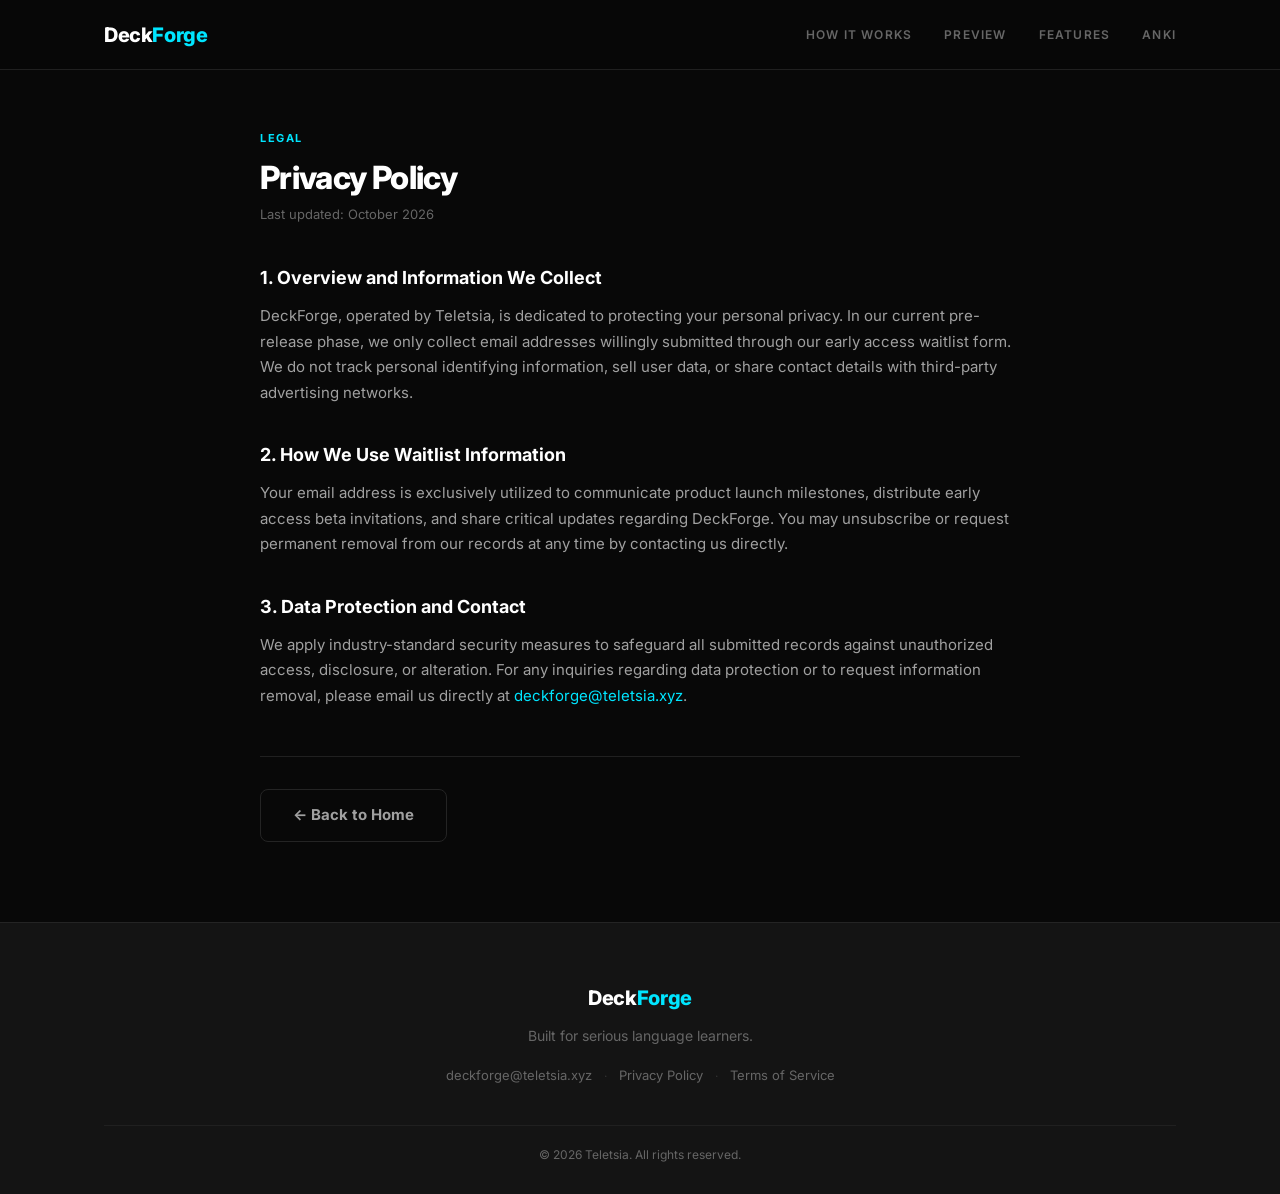
==== privacy.html @ a22b7af1 "Add files via upload" ====
<!DOCTYPE html>
<html lang="en">
<head>
  <meta charset="UTF-8">
  <meta name="viewport" content="width=device-width, initial-scale=1.0">
  <title>Privacy Policy | DeckForge</title>
  <meta name="description" content="DeckForge Privacy Policy. Learn how we handle early access waitlist information and respect your privacy.">
  <link rel="icon" type="image/png" sizes="64x64" href="assets/favicon-64.png">
  <link rel="icon" type="image/png" href="assets/favicon.png">
  <link rel="icon" type="image/svg+xml" href="assets/favicon.svg">
  <link rel="stylesheet" href="css/style.css">
</head>
<body>
  <nav class="navbar">
    <div class="container">
      <a href="index.html#hero" class="logo">Deck<span class="logo-accent">Forge</span></a>
      <div class="nav-links">
        <a href="index.html#how-it-works">How It Works</a>
        <a href="index.html#card-preview">Preview</a>
        <a href="index.html#features">Features</a>
        <a href="index.html#anki-integration">Anki</a>
      </div>
    </div>
  </nav>

  <main class="legal-page">
    <div class="container">
      <div class="legal-content">
        <span class="overline">Legal</span>
        <h1 class="section-title">Privacy Policy</h1>
        <p class="legal-date">Last updated: October 2026</p>

        <section class="legal-section">
          <h2>1. Overview and Information We Collect</h2>
          <p>DeckForge, operated by Teletsia, is dedicated to protecting your personal privacy. In our current pre-release phase, we only collect email addresses willingly submitted through our early access waitlist form. We do not track personal identifying information, sell user data, or share contact details with third-party advertising networks.</p>
        </section>

        <section class="legal-section">
          <h2>2. How We Use Waitlist Information</h2>
          <p>Your email address is exclusively utilized to communicate product launch milestones, distribute early access beta invitations, and share critical updates regarding DeckForge. You may unsubscribe or request permanent removal from our records at any time by contacting us directly.</p>
        </section>

        <section class="legal-section">
          <h2>3. Data Protection and Contact</h2>
          <p>We apply industry-standard security measures to safeguard all submitted records against unauthorized access, disclosure, or alteration. For any inquiries regarding data protection or to request information removal, please email us directly at <a href="mailto:deckforge@teletsia.xyz" class="text-accent">deckforge@teletsia.xyz</a>.</p>
        </section>
        
        <div class="legal-back">
          <a href="index.html" class="btn btn-secondary">← Back to Home</a>
        </div>
      </div>
    </div>
  </main>

  <footer class="footer">
    <div class="container">
      <div class="footer-top">
        <a href="index.html#hero" class="logo">Deck<span class="logo-accent">Forge</span></a>
        <p class="footer-tagline">Built for serious language learners.</p>
        <div class="footer-links">
          <a href="mailto:deckforge@teletsia.xyz" class="footer-link">deckforge@teletsia.xyz</a>
          <span class="footer-sep">·</span>
          <a href="privacy.html" class="footer-link">Privacy Policy</a>
          <span class="footer-sep">·</span>
          <a href="terms.html" class="footer-link">Terms of Service</a>
        </div>
      </div>
      <div class="footer-bottom">
        <p class="copyright">© 2026 Teletsia. All rights reserved.</p>
      </div>
    </div>
  </footer>
  <script src="js/main.js"></script>
</body>
</html>
---- css/style.css ----
@import url('https://fonts.googleapis.com/css2?family=Inter:wght@400;500;700;800&display=swap');

:root {
  --bg-primary: #080808;
  --bg-card: #141414;
  --bg-elevated: #181818;
  --border: #242424;
  --border-subtle: #202020;
  --border-accent: #2A2A2A;
  --text-primary: #FFFFFF;
  --text-secondary: #A0A0A0;
  --text-muted: #666666;
  --text-dim: #7A7A7A;
  --text-cue: #7E7E7E;
  --accent: #00E5FF;
  --accent-dim: rgba(0, 229, 255, 0.08);
  --accent-glow: rgba(0, 229, 255, 0.15);
  --font: 'Inter', -apple-system, BlinkMacSystemFont, 'Segoe UI', Roboto, Helvetica, Arial, sans-serif;
}

/* ==========================================================================
   1. Reset & Base
   ========================================================================== */
*, *::before, *::after {
  box-sizing: border-box;
  margin: 0;
  padding: 0;
}

html {
  scroll-behavior: smooth;
}

body {
  background-color: var(--bg-primary);
  color: var(--text-secondary);
  font-family: var(--font);
  -webkit-font-smoothing: antialiased;
  -moz-osx-font-smoothing: grayscale;
  line-height: 1.5;
  overflow-x: hidden;
}

::selection {
  background-color: var(--accent);
  color: #080808;
}

a {
  text-decoration: none;
  color: inherit;
  transition: all 0.2s ease;
}

ul, ol {
  list-style: none;
}

button {
  border: none;
  background: none;
  font-family: inherit;
  cursor: pointer;
  color: inherit;
}

/* Scrollbar */
::-webkit-scrollbar {
  width: 8px;
}
::-webkit-scrollbar-track {
  background: var(--bg-primary);
}
::-webkit-scrollbar-thumb {
  background: var(--border);
  border-radius: 4px;
}
::-webkit-scrollbar-thumb:hover {
  background: var(--accent);
}

/* ==========================================================================
   9. Utility & Animation Classes
   ========================================================================== */
.container {
  max-width: 1120px;
  margin: 0 auto;
  padding: 0 24px;
  width: 100%;
}

.section {
  padding: 120px 0;
}

@media (max-width: 768px) {
  .section {
    padding: 80px 0;
  }
}

.overline {
  color: var(--accent);
  font-size: 11px;
  font-weight: 700;
  text-transform: uppercase;
  letter-spacing: 0.14em;
  margin-bottom: 12px;
  display: block;
}

.section-title {
  font-size: 32px;
  font-weight: 800;
  color: var(--text-primary);
  letter-spacing: -0.02em;
  line-height: 1.2;
}

@media (max-width: 768px) {
  .section-title {
    font-size: 26px;
  }
}

.section-subtitle {
  font-size: 16px;
  color: var(--text-secondary);
  max-width: 560px;
  line-height: 1.6;
  margin-top: 16px;
}

.text-center {
  text-align: center;
}
.mx-auto {
  margin-left: auto;
  margin-right: auto;
}

.fade-in {
  opacity: 0;
  transform: translateY(20px);
  transition: opacity 0.6s ease-out, transform 0.6s ease-out;
}
.fade-in.is-visible {
  opacity: 1;
  transform: translateY(0);
}

/* ==========================================================================
   2. Navigation
   ========================================================================== */
nav.navbar {
  position: fixed;
  top: 0;
  left: 0;
  width: 100%;
  background-color: rgba(8, 8, 8, 0.85);
  backdrop-filter: blur(12px);
  -webkit-backdrop-filter: blur(12px);
  z-index: 1000;
  border-bottom: 1px solid var(--border-subtle);
  height: 70px;
  display: flex;
  align-items: center;
}

nav.navbar > .container {
  display: flex;
  justify-content: space-between;
  align-items: center;
  width: 100%;
  height: 100%;
}

.logo {
  font-size: 20px;
  font-weight: 800;
  color: var(--text-primary);
  letter-spacing: -0.02em;
}

.logo-accent {
  color: var(--accent);
}

.nav-links {
  display: flex;
  gap: 32px;
}

.nav-links a {
  font-size: 12px;
  text-transform: uppercase;
  letter-spacing: 0.1em;
  color: var(--text-muted);
  font-weight: 600;
}

.nav-links a:hover {
  color: var(--accent);
}

.hamburger {
  display: none;
  flex-direction: column;
  gap: 5px;
  padding: 10px;
}

.hamburger span {
  display: block;
  width: 24px;
  height: 2px;
  background-color: var(--text-primary);
  transition: 0.3s;
}

.hamburger.open span:nth-child(1) {
  transform: rotate(45deg) translate(5px, 5px);
}
.hamburger.open span:nth-child(2) {
  opacity: 0;
}
.hamburger.open span:nth-child(3) {
  transform: rotate(-45deg) translate(5px, -5px);
}

@media (max-width: 768px) {
  .nav-links {
    display: none;
    position: absolute;
    top: 70px;
    left: 0;
    width: 100%;
    background-color: var(--bg-primary);
    flex-direction: column;
    padding: 24px;
    border-bottom: 1px solid var(--border);
    gap: 20px;
  }
  
  .nav-links.active {
    display: flex;
  }
  
  .hamburger {
    display: flex;
  }
}

/* ==========================================================================
   3. Hero Section
   ========================================================================== */
#hero {
  min-height: calc(100vh - 70px);
  margin-top: 70px;
  display: flex;
  flex-direction: column;
  justify-content: center;
  align-items: center;
  text-align: center;
  padding: 60px 24px;
}

.hero-content {
  display: flex;
  flex-direction: column;
  align-items: center;
  text-align: center;
  max-width: 800px;
  margin: 0 auto;
}

.hero-badge {
  display: inline-block;
  background-color: var(--bg-card);
  border: 1px solid var(--border);
  padding: 8px 16px;
  border-radius: 9999px;
  font-size: 12px;
  font-weight: 600;
  color: var(--text-muted);
  letter-spacing: 0.05em;
  margin-bottom: 32px;
}

.hero-title {
  font-size: 48px;
  font-weight: 800;
  color: var(--text-primary);
  letter-spacing: -0.03em;
  line-height: 1.1;
  margin-bottom: 24px;
  max-width: 800px;
}

.hero-subtitle {
  font-size: 18px;
  color: var(--text-secondary);
  max-width: 600px;
  line-height: 1.6;
  margin-bottom: 40px;
}

.hero-ctas {
  display: flex;
  gap: 16px;
  justify-content: center;
  align-items: center;
}

.hero-ctas .btn {
  width: 170px;
  min-width: 170px;
  text-align: center;
  padding: 14px 20px;
}

.btn {
  display: inline-flex;
  align-items: center;
  justify-content: center;
  font-size: 15px;
  font-weight: 700;
  padding: 14px 32px;
  border-radius: 8px;
  transition: all 0.2s ease;
}

.btn-primary {
  background-color: var(--accent);
  color: #080808;
}

.btn-primary:hover {
  filter: brightness(1.1);
  box-shadow: 0 0 20px var(--accent-glow);
}

.btn-secondary {
  background-color: transparent;
  color: var(--text-secondary);
  border: 1px solid var(--border);
}

.btn-secondary:hover {
  border-color: var(--accent);
  color: var(--accent);
}

.hero-start-wrapper {
  margin-top: 32px;
  display: flex;
  flex-direction: column;
  align-items: center;
  gap: 12px;
  position: relative;
}

.btn-start-now {
  min-width: 170px;
  padding: 15px 44px;
  font-size: 15px;
  font-weight: 700;
  border-radius: 8px;
  cursor: pointer;
  letter-spacing: 0.01em;
}

.dev-alert {
  display: inline-flex;
  align-items: center;
  gap: 8px;
  background-color: var(--bg-card);
  border: 1px solid var(--border);
  color: var(--text-primary);
  font-size: 13px;
  font-weight: 500;
  padding: 8px 16px;
  border-radius: 8px;
  opacity: 0;
  transform: translateY(-6px);
  pointer-events: none;
  transition: opacity 0.3s ease, transform 0.3s ease;
  box-shadow: 0 4px 16px rgba(0, 0, 0, 0.4);
}

.dev-alert.is-visible {
  opacity: 1;
  transform: translateY(0);
  pointer-events: auto;
}

.dev-alert-dot {
  width: 7px;
  height: 7px;
  border-radius: 50%;
  background-color: var(--accent);
  box-shadow: 0 0 8px var(--accent);
  display: inline-block;
  flex-shrink: 0;
  animation: pulse-dot 1.8s infinite ease-in-out;
}

@keyframes pulse-dot {
  0%, 100% {
    opacity: 1;
    transform: scale(1);
  }
  50% {
    opacity: 0.4;
    transform: scale(0.8);
  }
}

@media (max-width: 768px) {
  .hero-title {
    font-size: 32px;
  }
  .hero-ctas {
    flex-direction: column;
    width: 100%;
    max-width: 320px;
  }
  .hero-ctas .btn {
    width: 100%;
    min-width: unset;
  }
  .hero-start-wrapper {
    width: 100%;
    max-width: 320px;
    margin-top: 24px;
  }
  .hero-start-wrapper .btn-start-now {
    width: 100%;
    min-width: unset;
  }
  .btn {
    width: 100%;
  }
}

/* ==========================================================================
   4. How It Works
   ========================================================================== */
.steps-grid {
  display: grid;
  grid-template-columns: repeat(3, 1fr);
  gap: 32px;
  margin-top: 60px;
  position: relative;
}

.step-card {
  background-color: var(--bg-card);
  border: 1px solid var(--border);
  border-radius: 14px;
  padding: 32px;
  position: relative;
  z-index: 2;
  display: flex;
  flex-direction: column;
  height: 100%;
}

.step-number {
  font-size: 48px;
  font-weight: 800;
  color: var(--accent);
  opacity: 0.3;
  line-height: 1;
  margin-bottom: 24px;
}

.step-title {
  font-size: 20px;
  font-weight: 700;
  color: var(--text-primary);
  margin-bottom: 12px;
}

.step-desc {
  font-size: 15px;
  color: var(--text-secondary);
  line-height: 1.6;
  margin-bottom: 20px;
}

.step-table {
  width: 100%;
  border-collapse: collapse;
  margin-top: auto;
  border-top: 1px solid var(--border-subtle);
  font-size: 13px;
}

.step-table tr {
  border-bottom: 1px solid rgba(255, 255, 255, 0.04);
}

.step-table tr:last-child {
  border-bottom: none;
}

.step-table td {
  padding: 10px 0;
  vertical-align: top;
  line-height: 1.45;
}

.step-table .table-key {
  width: 105px;
  min-width: 105px;
  color: var(--text-primary);
  font-weight: 600;
  padding-right: 12px;
  white-space: nowrap;
}

.step-table .table-key::before {
  content: '•';
  color: var(--accent);
  margin-right: 6px;
  font-size: 13px;
}

.step-table .table-val {
  color: var(--text-secondary);
}

@media (min-width: 769px) {
  .step-card:not(:last-child)::after {
    content: '';
    position: absolute;
    top: 56px;
    right: -32px;
    width: 32px;
    border-top: 2px dotted rgba(0, 229, 255, 0.2);
    z-index: 1;
  }
}

@media (max-width: 768px) {
  .steps-grid {
    grid-template-columns: 1fr;
  }
}

/* ==========================================================================
   5. Card Preview
   ========================================================================== */
.preview-grid {
  display: grid;
  grid-template-columns: 1fr 1fr;
  gap: 40px;
  margin-top: 60px;
}

.preview-col {
  display: flex;
  flex-direction: column;
  align-items: center;
  height: 100%;
}

.preview-col .card-box {
  flex: 1;
  display: flex;
  flex-direction: column;
}

.preview-label {
  font-size: 12px;
  color: var(--text-muted);
  text-transform: uppercase;
  letter-spacing: 0.1em;
  margin-top: 24px;
  font-weight: 600;
}

.preview-caption {
  text-align: center;
  font-size: 14px;
  color: var(--text-secondary);
  margin-top: 40px;
  max-width: 600px;
  margin-left: auto;
  margin-right: auto;
}

@media (max-width: 768px) {
  .preview-grid {
    grid-template-columns: 1fr;
  }
}

/* Anki Card Scoped Styles */
.preview-area {
  width: 100%;
}

.preview-area .card-box {
  background-color: var(--bg-card);
  border: 1px solid var(--border);
  border-top: 3px solid var(--border);
  border-radius: 14px;
  max-width: 560px;
  margin: 0 auto;
  padding: 32px 28px;
  box-shadow: 0 16px 40px rgba(0,0,0,0.6);
  width: 100%;
}

.preview-area .front-center {
  text-align: center;
  padding: 42px 28px;
  margin: auto 0;
  width: 100%;
}

.preview-area .badge-row {
  display: flex;
  align-items: center;
  margin-bottom: 22px;
}

.preview-area .front-center .badge-row {
  justify-content: center;
}

.preview-area .word-title {
  font-size: 36px;
  font-weight: 800;
  color: #FFFFFF;
  letter-spacing: -0.02em;
  line-height: 1.15;
}

.preview-area .type-badge {
  display: inline-block;
  flex: 0 0 auto;
  white-space: nowrap;
  font-size: 10px;
  font-weight: 700;
  letter-spacing: 0.14em;
  text-transform: uppercase;
  color: var(--text-dim);
  background-color: #1B1B1B;
  border: 1px solid var(--border-accent);
  padding: 4px 10px;
  border-radius: 6px;
}

.preview-area .header-row {
  display: flex;
  align-items: baseline;
  justify-content: space-between;
  margin-bottom: 22px;
  padding-bottom: 14px;
  border-bottom: 1px solid var(--border-subtle);
  flex-wrap: nowrap;
  gap: 14px;
}

.preview-area .word-group {
  display: flex;
  flex-direction: column;
  align-items: flex-start;
  gap: 4px;
  flex: 1 1 auto;
  min-width: 0;
}

.preview-area .word-title-back {
  font-size: 28px;
  font-weight: 800;
  color: #FFFFFF;
  letter-spacing: -0.02em;
}

.preview-area .turkish-cue {
  font-size: 15px;
  font-weight: 500;
  color: var(--text-cue);
  letter-spacing: 0.01em;
}

.preview-area .meaning-box {
  background-color: var(--bg-elevated);
  border: 1px solid #282828;
  border-radius: 10px;
  padding: 18px 20px;
  margin-bottom: 20px;
}

.preview-area .section-label {
  font-size: 9px;
  font-weight: 700;
  letter-spacing: 0.14em;
  text-transform: uppercase;
  color: var(--text-muted);
  margin-bottom: 8px;
  display: block;
}

.preview-area .meaning-text {
  font-size: 16px;
  font-weight: 500;
  color: #FFFFFF;
  line-height: 1.5;
}

.preview-area .synonym-tag, 
.preview-area .synonym-tag * {
  color: var(--accent) !important;
}

.preview-area .synonym-tag {
  display: block;
  font-size: 13.5px;
  font-weight: 700;
  margin-top: 6px;
  margin-bottom: 0;
  letter-spacing: 0.02em;
}

.preview-area .sentence-box {
  background-color: #0E0E0E;
  border-left: 3px solid #2E2E2E;
  border-radius: 0 8px 8px 0;
  padding: 16px 20px;
}

.preview-area .quote-text {
  margin: 6px 0 0 0;
  font-size: 14.5px;
  font-style: italic;
  line-height: 1.6;
  color: #D4D4D4;
}

.preview-area .quote-text b {
  color: #FFFFFF !important;
  font-weight: 700;
  font-style: normal;
  text-decoration: underline;
  text-decoration-color: #4A4A4A;
  text-underline-offset: 3px;
}

/* ==========================================================================
   6. Features Grid
   ========================================================================== */
.features-grid {
  display: grid;
  grid-template-columns: repeat(2, 1fr);
  gap: 24px;
  margin-top: 60px;
}

.feature-card {
  background-color: var(--bg-card);
  border: 1px solid var(--border);
  border-radius: 14px;
  padding: 28px;
  transition: all 0.3s ease;
}

.feature-card:hover {
  border-color: #333333;
  transform: translateY(-2px);
}

.feature-icon {
  width: 40px;
  height: 40px;
  background-color: var(--accent-dim);
  border-radius: 50%;
  display: flex;
  align-items: center;
  justify-content: center;
  color: var(--accent);
}

.feature-icon svg {
  width: 20px;
  height: 20px;
}

.feature-title {
  font-size: 18px;
  font-weight: 700;
  color: var(--text-primary);
  margin-top: 16px;
  margin-bottom: 8px;
}

.feature-desc {
  font-size: 14px;
  color: var(--text-secondary);
  line-height: 1.6;
}

@media (max-width: 768px) {
  .features-grid {
    grid-template-columns: 1fr;
  }
}

/* ==========================================================================
   7. Anki Integration
   ========================================================================== */
.integration-split {
  display: grid;
  grid-template-columns: 1fr 1fr;
  gap: 60px;
  align-items: center;
}

.integration-content p {
  font-size: 16px;
  color: var(--text-secondary);
  line-height: 1.6;
  margin-top: 16px;
}

.integration-workflow {
  display: flex;
  flex-direction: column;
  gap: 20px;
  position: relative;
  padding-left: 20px;
}

.integration-workflow::before {
  content: '';
  position: absolute;
  top: 20px;
  bottom: 20px;
  left: 0;
  width: 2px;
  border-left: 2px dotted var(--accent);
  opacity: 0.5;
}

.workflow-step {
  background-color: var(--bg-card);
  border: 1px solid var(--border);
  border-left: 3px solid var(--accent);
  padding: 16px 20px;
  border-radius: 8px;
  position: relative;
  display: flex;
  align-items: center;
  gap: 16px;
}

.workflow-step::before {
  content: '';
  position: absolute;
  left: -25px;
  top: 50%;
  transform: translateY(-50%);
  width: 10px;
  height: 10px;
  background-color: var(--bg-primary);
  border: 2px solid var(--accent);
  border-radius: 50%;
  z-index: 2;
}

.workflow-step-text {
  font-weight: 600;
  color: var(--text-primary);
  font-size: 15px;
}

@media (max-width: 768px) {
  .integration-split {
    grid-template-columns: 1fr;
    gap: 40px;
  }
}

/* ==========================================================================
   8. Footer
   ========================================================================== */
.footer {
  background-color: var(--bg-card);
  border-top: 1px solid var(--border);
  padding: 60px 0 30px;
}

.footer-top {
  display: flex;
  flex-direction: column;
  align-items: center;
  text-align: center;
  margin-bottom: 40px;
}

.footer-tagline {
  color: var(--text-muted);
  margin-top: 12px;
  font-size: 14px;
}

.footer-bottom {
  text-align: center;
  border-top: 1px solid var(--border-subtle);
  padding-top: 20px;
}

.copyright {
  font-size: 12px;
  color: var(--text-muted);
}


/* ==========================================================================
   Additional styles: scroll padding, text-accent, section padding,
   nav active state, integration list, workflow text, navbar scrolled
   ========================================================================== */

html {
  scroll-padding-top: 80px;
}

.text-accent {
  color: var(--accent);
}

/* Section padding for sections using the class */
#hero ~ section:not(.section) {
  padding: 120px 0;
}
@media (max-width: 768px) {
  #hero ~ section:not(.section) {
    padding: 80px 0;
  }
}

.section-header {
  text-align: center;
  margin-bottom: 0;
}
.section-header .section-subtitle {
  margin-left: auto;
  margin-right: auto;
}

/* Nav link active state */
.nav-links a.active {
  color: var(--accent);
}

/* Navbar scrolled state */
nav.navbar.scrolled {
  background-color: rgba(8, 8, 8, 0.95);
  box-shadow: 0 1px 10px rgba(0, 0, 0, 0.5);
}

/* Integration list */
.integration-list {
  margin-top: 24px;
  display: flex;
  flex-direction: column;
  gap: 12px;
}

.integration-list li {
  font-size: 15px;
  color: var(--text-secondary);
  padding-left: 20px;
  position: relative;
  line-height: 1.5;
}

.integration-list li::before {
  content: '';
  position: absolute;
  left: 0;
  top: 8px;
  width: 8px;
  height: 8px;
  border-radius: 50%;
  background-color: var(--accent);
  opacity: 0.6;
}

/* Workflow icon */
.workflow-icon {
  width: 36px;
  height: 36px;
  min-width: 36px;
  background-color: var(--accent-dim);
  border-radius: 50%;
  display: flex;
  align-items: center;
  justify-content: center;
  color: var(--accent);
}

.workflow-icon svg {
  width: 18px;
  height: 18px;
}

/* Workflow text */
.workflow-text {
  display: flex;
  flex-direction: column;
  gap: 2px;
}

.workflow-step-title {
  font-weight: 600;
  color: var(--text-primary);
  font-size: 15px;
}

.workflow-step-desc {
  font-size: 13px;
  color: var(--text-muted);
}


/* ==========================================================================
   Waitlist Section
   ========================================================================== */
.waitlist-section {
  padding: 100px 0 120px;
}

.waitlist-card {
  background-color: var(--bg-card);
  border: 1px solid var(--border);
  border-top: 3px solid var(--accent);
  border-radius: 16px;
  padding: 60px 40px;
  text-align: center;
  max-width: 720px;
  margin: 0 auto;
  box-shadow: 0 20px 48px rgba(0, 0, 0, 0.5);
}

.waitlist-card .section-subtitle {
  margin-left: auto;
  margin-right: auto;
  margin-bottom: 36px;
}

.waitlist-form {
  max-width: 520px;
  margin: 0 auto;
  display: flex;
  flex-direction: column;
  align-items: center;
  gap: 16px;
}

.waitlist-input-wrapper {
  display: flex;
  width: 100%;
  gap: 12px;
}

.waitlist-input {
  flex: 1;
  background-color: var(--bg-primary);
  border: 1px solid var(--border);
  color: var(--text-primary);
  font-family: inherit;
  font-size: 15px;
  padding: 14px 20px;
  border-radius: 8px;
  outline: none;
  transition: border-color 0.2s ease, box-shadow 0.2s ease;
}

.waitlist-input::placeholder {
  color: var(--text-muted);
}

.waitlist-input:focus {
  border-color: var(--accent);
  box-shadow: 0 0 0 3px var(--accent-dim);
}

.waitlist-submit-btn {
  white-space: nowrap;
  padding: 14px 28px;
  cursor: pointer;
}

.waitlist-note {
  font-size: 13px;
  color: var(--text-muted);
}

.waitlist-success {
  display: none;
  align-items: center;
  gap: 8px;
  background-color: var(--bg-elevated);
  border: 1px solid var(--accent);
  color: var(--text-primary);
  font-size: 14px;
  font-weight: 500;
  padding: 12px 20px;
  border-radius: 8px;
  margin-top: 8px;
  width: 100%;
  justify-content: center;
}

.waitlist-success.is-visible {
  display: flex;
  animation: fadeIn 0.4s ease forwards;
}

@keyframes fadeIn {
  from { opacity: 0; transform: translateY(-4px); }
  to { opacity: 1; transform: translateY(0); }
}

@media (max-width: 600px) {
  .waitlist-card {
    padding: 40px 20px;
  }
  .waitlist-input-wrapper {
    flex-direction: column;
  }
  .waitlist-submit-btn {
    width: 100%;
  }
}

/* ==========================================================================
   Footer Links & Corporate Email
   ========================================================================== */
.footer-links {
  display: flex;
  align-items: center;
  justify-content: center;
  flex-wrap: wrap;
  gap: 12px;
  margin-top: 20px;
}

.footer-link {
  font-size: 13px;
  color: var(--text-muted);
  transition: color 0.2s ease;
}

.footer-link:hover {
  color: var(--accent);
}

.footer-sep {
  color: #333333;
  font-size: 12px;
}

/* ==========================================================================
   Legal Pages (Privacy & Terms)
   ========================================================================== */
.legal-page {
  padding: 130px 0 80px;
  min-height: calc(100vh - 200px);
}

.legal-content {
  max-width: 760px;
  margin: 0 auto;
}

.legal-date {
  font-size: 13px;
  color: var(--text-muted);
  margin: 8px 0 40px;
}

.legal-section {
  margin-bottom: 36px;
}

.legal-section h2 {
  font-size: 18px;
  font-weight: 700;
  color: var(--text-primary);
  margin-bottom: 12px;
}

.legal-section p {
  font-size: 15px;
  color: var(--text-secondary);
  line-height: 1.7;
}

.legal-back {
  margin-top: 48px;
  padding-top: 32px;
  border-top: 1px solid var(--border-subtle);
}
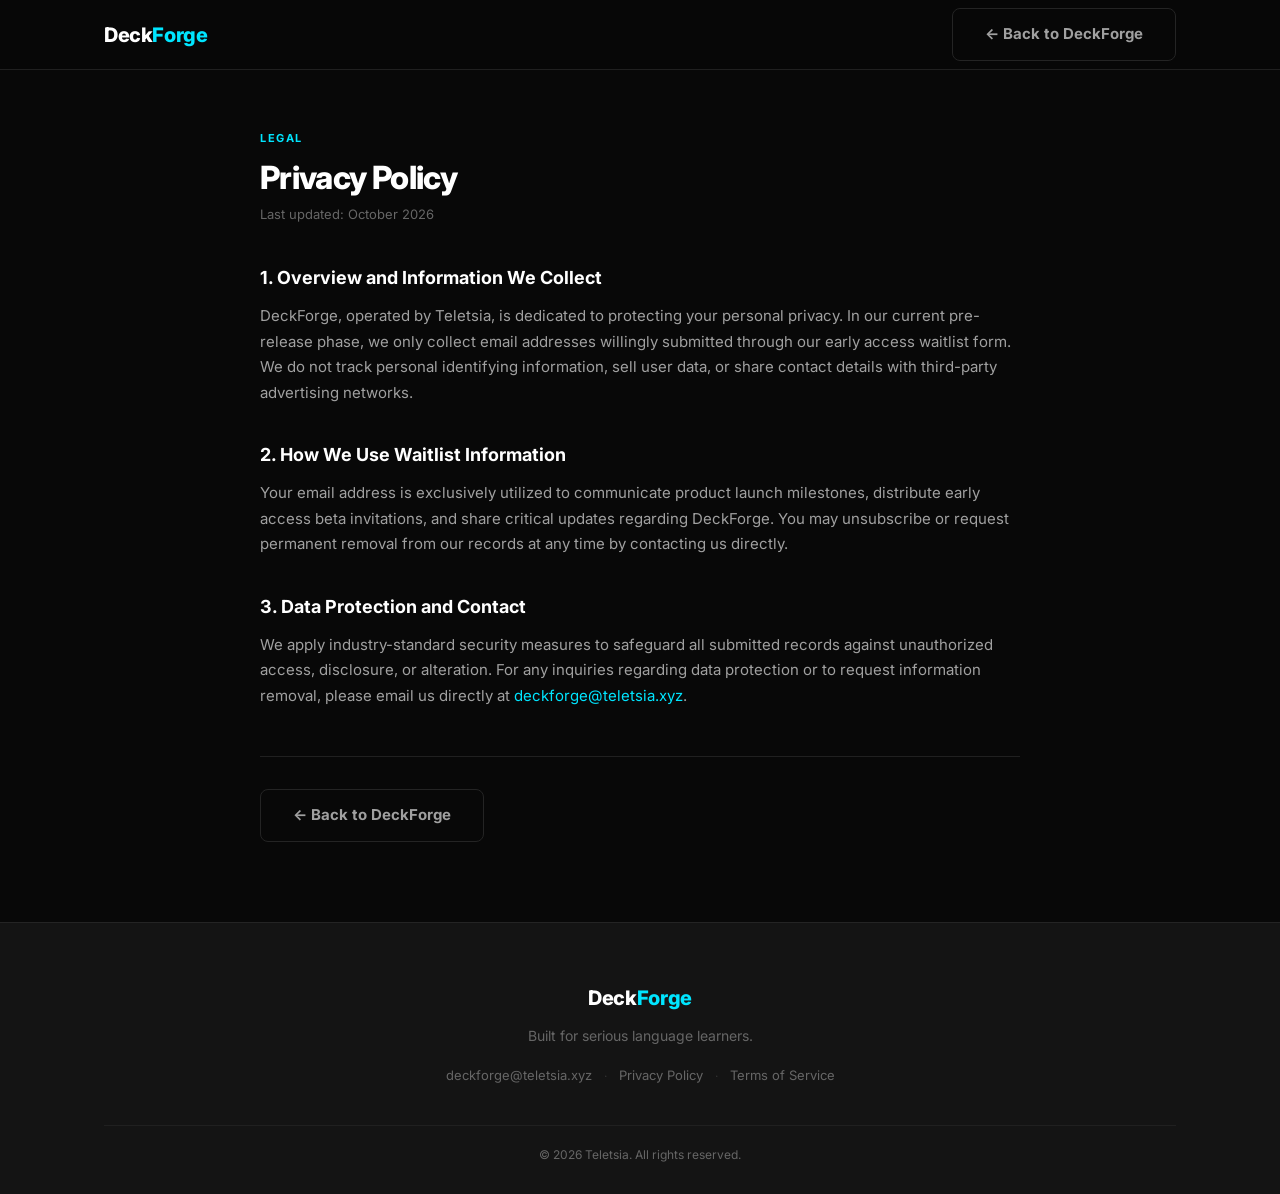
==== commit 9766b07d: "Add files via upload" ====
--- a/privacy.html
+++ b/privacy.html
@@ -13,12 +13,9 @@
 <body>
   <nav class="navbar">
     <div class="container">
-      <a href="index.html#hero" class="logo">Deck<span class="logo-accent">Forge</span></a>
-      <div class="nav-links">
-        <a href="index.html#how-it-works">How It Works</a>
-        <a href="index.html#card-preview">Preview</a>
-        <a href="index.html#features">Features</a>
-        <a href="index.html#anki-integration">Anki</a>
+      <a href="index.html" class="logo">Deck<span class="logo-accent">Forge</span></a>
+      <div class="nav-actions">
+        <a href="index.html" class="btn btn-secondary nav-back-btn">← Back to DeckForge</a>
       </div>
     </div>
   </nav>
@@ -46,7 +43,7 @@
         </section>
         
         <div class="legal-back">
-          <a href="index.html" class="btn btn-secondary">← Back to Home</a>
+          <a href="index.html" class="btn btn-secondary">← Back to DeckForge</a>
         </div>
       </div>
     </div>
@@ -55,7 +52,7 @@
   <footer class="footer">
     <div class="container">
       <div class="footer-top">
-        <a href="index.html#hero" class="logo">Deck<span class="logo-accent">Forge</span></a>
+        <a href="index.html" class="logo">Deck<span class="logo-accent">Forge</span></a>
         <p class="footer-tagline">Built for serious language learners.</p>
         <div class="footer-links">
           <a href="mailto:deckforge@teletsia.xyz" class="footer-link">deckforge@teletsia.xyz</a>
--- a/css/style.css
+++ b/css/style.css
@@ -203,6 +203,19 @@
   color: var(--accent);
 }
 
+.nav-actions {
+  display: flex;
+  align-items: center;
+}
+
+.nav-back-btn {
+  padding: 8px 18px;
+  font-size: 13px;
+  font-weight: 600;
+  border-radius: 6px;
+  text-decoration: none;
+}
+
 .hamburger {
   display: none;
   flex-direction: column;
@@ -1207,3 +1220,267 @@
   padding-top: 32px;
   border-top: 1px solid var(--border-subtle);
 }
+
+
+/* ==========================================================================
+   Technical Deep-Dive / LLM Contextual Pipeline
+   ========================================================================== */
+.tech-deepdive {
+  margin-top: 50px;
+  background-color: var(--bg-card);
+  border: 1px solid var(--border);
+  border-left: 3px solid var(--accent);
+  border-radius: 14px;
+  padding: 40px;
+}
+
+.tech-deepdive-header {
+  display: flex;
+  flex-direction: column;
+  gap: 8px;
+  margin-bottom: 16px;
+}
+
+.tech-badge {
+  display: inline-block;
+  align-self: flex-start;
+  font-size: 11px;
+  font-weight: 700;
+  letter-spacing: 0.12em;
+  text-transform: uppercase;
+  color: var(--accent);
+  background-color: var(--accent-dim);
+  padding: 4px 10px;
+  border-radius: 6px;
+}
+
+.tech-deepdive-title {
+  font-size: 22px;
+  font-weight: 800;
+  color: var(--text-primary);
+  letter-spacing: -0.01em;
+}
+
+.tech-deepdive-desc {
+  font-size: 15px;
+  color: var(--text-secondary);
+  line-height: 1.7;
+  max-width: 900px;
+}
+
+.tech-metrics {
+  display: grid;
+  grid-template-columns: repeat(3, 1fr);
+  gap: 24px;
+  margin-top: 32px;
+  padding-top: 24px;
+  border-top: 1px solid var(--border-subtle);
+}
+
+.tech-metric {
+  display: flex;
+  flex-direction: column;
+  gap: 6px;
+}
+
+.metric-num {
+  font-size: 24px;
+  font-weight: 800;
+  color: var(--accent);
+  letter-spacing: -0.02em;
+}
+
+.metric-label {
+  font-size: 13px;
+  color: var(--text-muted);
+  line-height: 1.5;
+}
+
+@media (max-width: 768px) {
+  .tech-deepdive {
+    padding: 28px 20px;
+  }
+  .tech-metrics {
+    grid-template-columns: 1fr;
+    gap: 16px;
+  }
+}
+
+/* ==========================================================================
+   Founder's Note / Mission Section
+   ========================================================================== */
+.founder-section {
+  padding: 80px 0 100px;
+}
+
+.founder-card {
+  background-color: var(--bg-card);
+  border: 1px solid var(--border);
+  border-radius: 16px;
+  padding: 56px 48px;
+  max-width: 860px;
+  margin: 0 auto;
+}
+
+.founder-header {
+  margin-bottom: 24px;
+}
+
+.founder-body {
+  display: flex;
+  flex-direction: column;
+  gap: 18px;
+}
+
+.founder-body p {
+  font-size: 16px;
+  color: var(--text-secondary);
+  line-height: 1.75;
+}
+
+.founder-signoff {
+  margin-top: 16px;
+  padding-top: 24px;
+  border-top: 1px solid var(--border-subtle);
+  display: flex;
+  flex-direction: column;
+  gap: 4px;
+}
+
+.founder-team {
+  font-size: 16px;
+  font-weight: 700;
+  color: var(--text-primary);
+}
+
+.founder-sub {
+  font-size: 13px;
+  color: var(--accent);
+}
+
+@media (max-width: 768px) {
+  .founder-card {
+    padding: 36px 24px;
+  }
+}
+
+/* ==========================================================================
+   Waitlist Consent Checkbox
+   ========================================================================== */
+.waitlist-consent {
+  display: flex;
+  align-items: center;
+  justify-content: center;
+  gap: 8px;
+  font-size: 12.5px;
+  color: var(--text-muted);
+  cursor: pointer;
+  user-select: none;
+}
+
+.waitlist-consent input[type="checkbox"] {
+  accent-color: var(--accent);
+  width: 15px;
+  height: 15px;
+  cursor: pointer;
+}
+
+.waitlist-consent a {
+  text-decoration: underline;
+  text-underline-offset: 2px;
+}
+
+/* ==========================================================================
+   Thanks Confirmation Page
+   ========================================================================== */
+.thanks-page {
+  padding: 140px 0 100px;
+  min-height: calc(100vh - 220px);
+  display: flex;
+  align-items: center;
+}
+
+.thanks-card {
+  background-color: var(--bg-card);
+  border: 1px solid var(--border);
+  border-top: 3px solid var(--accent);
+  border-radius: 16px;
+  padding: 60px 48px;
+  max-width: 680px;
+  margin: 0 auto;
+  text-align: center;
+  box-shadow: 0 24px 60px rgba(0, 0, 0, 0.6);
+}
+
+.thanks-icon {
+  width: 56px;
+  height: 56px;
+  border-radius: 50%;
+  background-color: var(--accent-dim);
+  color: var(--accent);
+  display: flex;
+  align-items: center;
+  justify-content: center;
+  margin: 0 auto 20px;
+}
+
+.thanks-icon svg {
+  width: 28px;
+  height: 28px;
+}
+
+.thanks-card .section-subtitle {
+  margin-left: auto;
+  margin-right: auto;
+  margin-bottom: 32px;
+}
+
+.thanks-steps {
+  display: flex;
+  flex-direction: column;
+  gap: 16px;
+  text-align: left;
+  margin: 28px 0 36px;
+  padding: 24px;
+  background-color: var(--bg-primary);
+  border: 1px solid var(--border);
+  border-radius: 10px;
+}
+
+.thanks-step {
+  display: flex;
+  gap: 16px;
+  align-items: flex-start;
+}
+
+.thanks-step-num {
+  font-size: 18px;
+  font-weight: 800;
+  color: var(--accent);
+  line-height: 1;
+  padding-top: 2px;
+}
+
+.thanks-step-text strong {
+  display: block;
+  font-size: 14px;
+  color: var(--text-primary);
+  margin-bottom: 2px;
+}
+
+.thanks-step-text p {
+  font-size: 13px;
+  color: var(--text-secondary);
+  line-height: 1.5;
+  margin: 0;
+}
+
+.thanks-action {
+  margin-top: 24px;
+}
+
+@media (max-width: 600px) {
+  .thanks-card {
+    padding: 40px 24px;
+  }
+}
